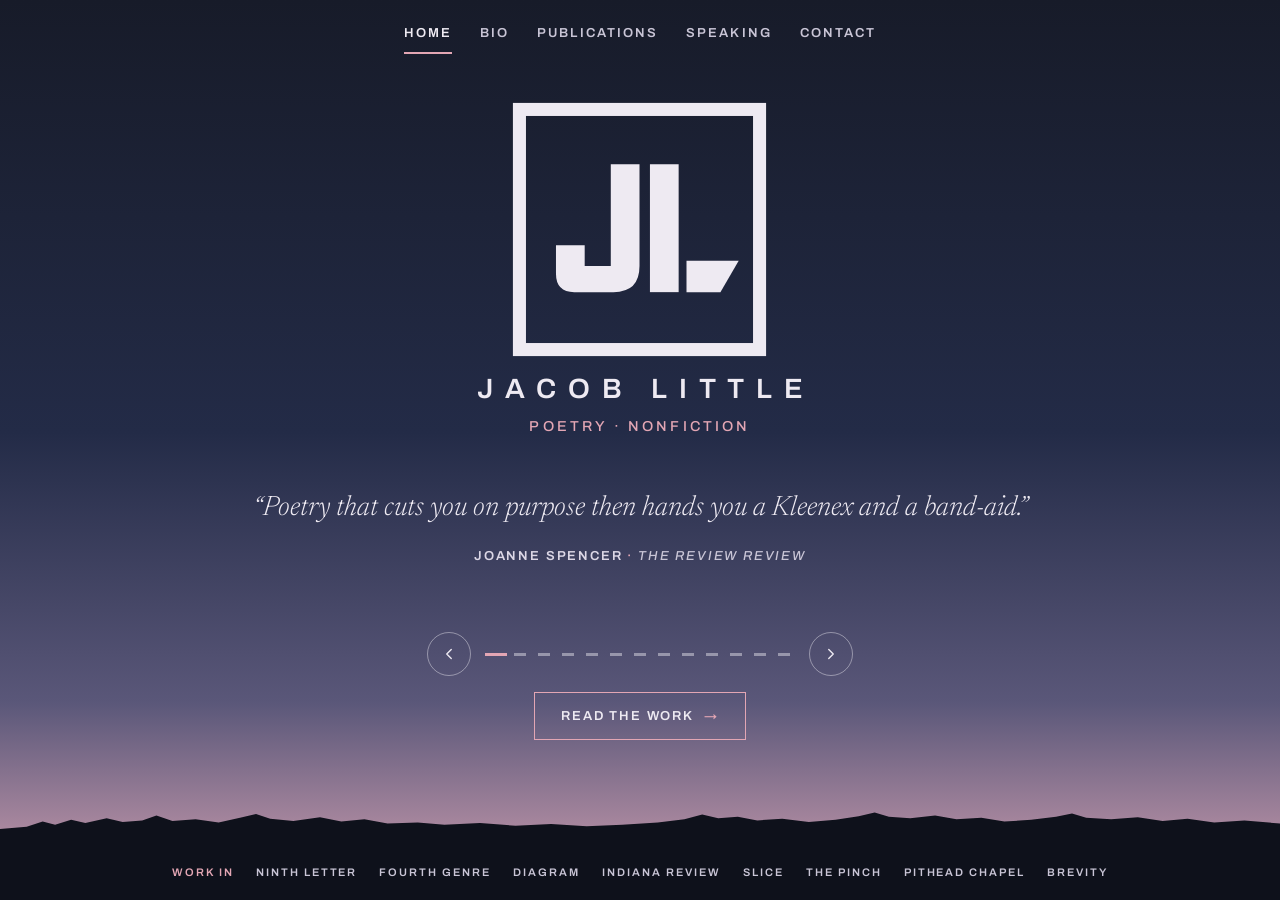
==== index.html @ 1d8996a8 "Split long reviews into separate highlights Co-Authored-By: Claude Opus 5.5 <noreply@anthropic.com> " ====
<!doctype html>
<html lang="en">
<head>
<meta charset="utf-8">
<meta name="viewport" content="width=device-width, initial-scale=1, viewport-fit=cover">
<title>Jacob Little — Poetry &amp; Nonfiction</title>
<meta name="description" content="Jacob Little writes poetry and creative nonfiction. His work has appeared in Ninth Letter, Fourth Genre, DIAGRAM, Indiana Review, The Pinch, and Brevity.">
<link rel="canonical" href="https://jacoblittle.net/">
<meta property="og:type" content="website">
<meta property="og:title" content="Jacob Little — Poetry &amp; Nonfiction">
<meta property="og:description" content="Jacob Little writes poetry and creative nonfiction. His work has appeared in Ninth Letter, Fourth Genre, DIAGRAM, Indiana Review, The Pinch, and Brevity.">
<meta property="og:url" content="https://jacoblittle.net/">
<meta property="og:image" content="https://jacoblittle.net/assets/img/og-image.jpg">
<meta name="twitter:card" content="summary_large_image">
<meta name="theme-color" content="#171B29">
<link rel="icon" href="/assets/img/favicon.svg" type="image/svg+xml">
<link rel="apple-touch-icon" href="/assets/img/apple-touch-icon.png">
<link rel="preconnect" href="https://fonts.googleapis.com">
<link rel="preconnect" href="https://fonts.gstatic.com" crossorigin>
<link rel="stylesheet" href="https://fonts.googleapis.com/css2?family=Newsreader:ital,opsz,wght@0,6..72,300;0,6..72,400;1,6..72,300;1,6..72,400&amp;family=Archivo:wght@500;600&amp;display=swap">
<link rel="stylesheet" href="/assets/css/site.css?v=8a08e8e7ce">
<script>document.documentElement.className += ' js';</script>
<script src="/assets/js/site.js?v=3b92a2d46c" defer></script>
</head>
<body>
<a class="skip-link" href="#main">Skip to content</a>
<div class="page">
<header class="wrap site-header site-header--center"><nav class="nav" aria-label="Main"><a href="/" aria-current="page">Home</a><a href="/bio.html">Bio</a><a href="/publications.html">Publications</a><a href="/speaking.html">Speaking</a><a href="/contact.html">Contact</a></nav></header>
<main id="main" class="home-main">
  <div class="brand-block">
    <svg viewBox="0 0 200 200" focusable="false" class="monogram" role="img" aria-label="JL monogram"><rect x="8" y="8" width="184" height="184" fill="none" stroke="#EEEAF2" stroke-width="10"></rect><path d="M78 50 H100 V128 Q100 148 80 148 H50 Q36 148 36 134 V112 H58 V128 H78 Z" fill="#EEEAF2"></path><rect x="108" y="50" width="22" height="98" fill="#EEEAF2"></rect><path d="M136 124 H176 L162 148 H136 Z" fill="#EEEAF2"></path></svg>
    <h1 class="home-name">Jacob Little</h1>
    <p class="home-kicker label">Poetry · Nonfiction</p>
  </div>
  <section class="carousel" data-carousel aria-roledescription="carousel" aria-label="What readers say">
    <ul class="quotes" data-quotes aria-live="polite"><li><blockquote>“Poetry that cuts you on purpose then hands you a Kleenex and a band‑aid.”</blockquote><p class="who">Joanne Spencer <span class="dot" aria-hidden="true">·</span> <span class="cred"><i>The Review Review</i></span></p></li><li><blockquote class="short">“This is wonderfully atmospheric work, strangely incantatory, and observant.”</blockquote><blockquote class="long" id="full-1" hidden>“‘Another Night Shift at the Circle K’ brilliantly (and never coyly) lyricizes the seemingly mundane. As such—as is sometimes the case with our best meditative essayists—objects such as a milk cooler, a pretzel bag, a gas pump are given their due, and, in turn, gather an almost unbearable fragility, a solemn electricity. In this world, these objects are charged with containing so many unspoken narrative sadnesses and disappointments, and moths, and beetles, and all these objects can do is appropriately sweat or crackle or stand silent and dumbstruck—as so many of us do alongside them—with the strain. This is wonderfully atmospheric work, strangely incantatory, and observant. It’s ambitious too, and dares to implicitly comment on a sliver of the human condition, as filtered through such loving treatment of quotidian stimuli. Much of it reads as if Dillard rewrote Updike’s ‘A&amp;P.’”</blockquote><p class="who">Matthew Gavin Frank <span class="dot" aria-hidden="true">·</span> <span class="cred short">Author of <i>Flight of the Diamond Smugglers</i></span><span class="cred long" hidden>Author of <i>Flight of the Diamond Smugglers</i>, <i>The Mad Feast</i>, <i>Preparing the Ghost</i>, and more</span></p><button class="more" type="button" aria-expanded="false" aria-controls="full-1" data-more>Full review</button></li><li><blockquote class="short">“‘Pleasure’ makes your teeth hurt.”</blockquote><blockquote class="long" id="full-2" hidden>“‘Pleasure’ makes your teeth hurt. Its best quality is the way it keeps you reading, drawn forward toward the ending by a steady stream of stories. Mixed with history and science, peppered with factoids, laced with Biblical verse, ‘Pleasure’ keeps you alert, wondering at the connections, trying to make sense even as [Little] tries to make sense. In this way, ‘Pleasure’ involves you in its creation—not content to be simply evidence of a writer working alone, unaware of his audience, ‘Pleasure’ glances at its writer before turning toward us to ask, have you ever hurt like this? Again and again and again.”</blockquote><p class="who">Paul Bogard <span class="dot" aria-hidden="true">·</span> <span class="cred short">Author of <i>The End of Night</i></span><span class="cred long" hidden>Author of <i>The End of Night: Searching for Natural Darkness in an Age of Artificial Light</i></span></p><button class="more" type="button" aria-expanded="false" aria-controls="full-2" data-more>Full review</button></li><li><blockquote>“Bruising, vicious, and electric, ‘Ask Me About Love’ is a poem that refuses to look away.”</blockquote><p class="who">Rachel Rinehart <span class="dot" aria-hidden="true">·</span> <span class="cred">Levine Poetry Prize Winner</span></p></li><li><blockquote class="short">“[Q]uiet in the way of Cathedrals on a New York City afternoon.”</blockquote><blockquote class="long" id="full-4" hidden>“This essay is quiet in the way of Cathedrals on a New York City afternoon—[Little’s] voice a low hum in the reader’s ears, giving the sense not of inner peace so much as relative respite from the chaos and noise and bustle outside the essay… [Little’s] reflective consideration of his time at Circle K proves the rule that an essay can, and perhaps should, find the deepest human truths within the most mundane of human experiences.”</blockquote><p class="who">Joey Franklin <span class="dot" aria-hidden="true">·</span> <span class="cred short">Author of <i>My Wife Wants You to Know I’m Happily Married</i></span><span class="cred long" hidden>Author of <i>My Wife Wants You to Know I’m Happily Married</i></span></p><button class="more" type="button" aria-expanded="false" aria-controls="full-4" data-more>Full review</button></li><li><blockquote class="short longish">“…objects such as a milk cooler, a pretzel bag, a gas pump are given their due, and, in turn, gather an almost unbearable fragility, a solemn electricity.”</blockquote><blockquote class="long" id="full-5" hidden>“‘Another Night Shift at the Circle K’ brilliantly (and never coyly) lyricizes the seemingly mundane. As such—as is sometimes the case with our best meditative essayists—objects such as a milk cooler, a pretzel bag, a gas pump are given their due, and, in turn, gather an almost unbearable fragility, a solemn electricity. In this world, these objects are charged with containing so many unspoken narrative sadnesses and disappointments, and moths, and beetles, and all these objects can do is appropriately sweat or crackle or stand silent and dumbstruck—as so many of us do alongside them—with the strain. This is wonderfully atmospheric work, strangely incantatory, and observant. It’s ambitious too, and dares to implicitly comment on a sliver of the human condition, as filtered through such loving treatment of quotidian stimuli. Much of it reads as if Dillard rewrote Updike’s ‘A&amp;P.’”</blockquote><p class="who">Matthew Gavin Frank <span class="dot" aria-hidden="true">·</span> <span class="cred short">Author of <i>Flight of the Diamond Smugglers</i></span><span class="cred long" hidden>Author of <i>Flight of the Diamond Smugglers</i>, <i>The Mad Feast</i>, <i>Preparing the Ghost</i>, and more</span></p><button class="more" type="button" aria-expanded="false" aria-controls="full-5" data-more>Full review</button></li><li><blockquote>“I read ‘The Collective’ by Jacob Little in the new <i>Pithead Chapel</i> and then I read it again. Crusher.”</blockquote><p class="who">Meredith Alling <span class="dot" aria-hidden="true">·</span> <span class="cred">Author of <i>Sing the Song</i></span></p></li><li><blockquote class="short longish">“‘Pleasure’ glances at its writer before turning toward us to ask, have you ever hurt like this? Again and again and again.”</blockquote><blockquote class="long" id="full-7" hidden>“‘Pleasure’ makes your teeth hurt. Its best quality is the way it keeps you reading, drawn forward toward the ending by a steady stream of stories. Mixed with history and science, peppered with factoids, laced with Biblical verse, ‘Pleasure’ keeps you alert, wondering at the connections, trying to make sense even as [Little] tries to make sense. In this way, ‘Pleasure’ involves you in its creation—not content to be simply evidence of a writer working alone, unaware of his audience, ‘Pleasure’ glances at its writer before turning toward us to ask, have you ever hurt like this? Again and again and again.”</blockquote><p class="who">Paul Bogard <span class="dot" aria-hidden="true">·</span> <span class="cred short">Author of <i>The End of Night</i></span><span class="cred long" hidden>Author of <i>The End of Night: Searching for Natural Darkness in an Age of Artificial Light</i></span></p><button class="more" type="button" aria-expanded="false" aria-controls="full-7" data-more>Full review</button></li><li><blockquote>“[Little’s] work shows a sharp eye for the telling detail, for the meaningful nuance that evokes and haunts.”</blockquote><p class="who">Cathy Day <span class="dot" aria-hidden="true">·</span> <span class="cred">Author of <i>The Circus in Winter</i></span></p></li><li><blockquote class="short longish">“…[Little’s] voice a low hum in the reader’s ears, giving the sense not of inner peace so much as relative respite from the chaos and noise and bustle outside the essay.”</blockquote><blockquote class="long" id="full-9" hidden>“This essay is quiet in the way of Cathedrals on a New York City afternoon—[Little’s] voice a low hum in the reader’s ears, giving the sense not of inner peace so much as relative respite from the chaos and noise and bustle outside the essay… [Little’s] reflective consideration of his time at Circle K proves the rule that an essay can, and perhaps should, find the deepest human truths within the most mundane of human experiences.”</blockquote><p class="who">Joey Franklin <span class="dot" aria-hidden="true">·</span> <span class="cred short">Author of <i>My Wife Wants You to Know I’m Happily Married</i></span><span class="cred long" hidden>Author of <i>My Wife Wants You to Know I’m Happily Married</i></span></p><button class="more" type="button" aria-expanded="false" aria-controls="full-9" data-more>Full review</button></li><li><blockquote class="short longish">“…all these objects can do is appropriately sweat or crackle or stand silent and dumbstruck—as so many of us do alongside them—with the strain.”</blockquote><blockquote class="long" id="full-10" hidden>“‘Another Night Shift at the Circle K’ brilliantly (and never coyly) lyricizes the seemingly mundane. As such—as is sometimes the case with our best meditative essayists—objects such as a milk cooler, a pretzel bag, a gas pump are given their due, and, in turn, gather an almost unbearable fragility, a solemn electricity. In this world, these objects are charged with containing so many unspoken narrative sadnesses and disappointments, and moths, and beetles, and all these objects can do is appropriately sweat or crackle or stand silent and dumbstruck—as so many of us do alongside them—with the strain. This is wonderfully atmospheric work, strangely incantatory, and observant. It’s ambitious too, and dares to implicitly comment on a sliver of the human condition, as filtered through such loving treatment of quotidian stimuli. Much of it reads as if Dillard rewrote Updike’s ‘A&amp;P.’”</blockquote><p class="who">Matthew Gavin Frank <span class="dot" aria-hidden="true">·</span> <span class="cred short">Author of <i>Flight of the Diamond Smugglers</i></span><span class="cred long" hidden>Author of <i>Flight of the Diamond Smugglers</i>, <i>The Mad Feast</i>, <i>Preparing the Ghost</i>, and more</span></p><button class="more" type="button" aria-expanded="false" aria-controls="full-10" data-more>Full review</button></li><li><blockquote class="short longish">“[Little’s] reflective consideration of his time at Circle K proves the rule that an essay can, and perhaps should, find the deepest human truths within the most mundane of human experiences.”</blockquote><blockquote class="long" id="full-11" hidden>“This essay is quiet in the way of Cathedrals on a New York City afternoon—[Little’s] voice a low hum in the reader’s ears, giving the sense not of inner peace so much as relative respite from the chaos and noise and bustle outside the essay… [Little’s] reflective consideration of his time at Circle K proves the rule that an essay can, and perhaps should, find the deepest human truths within the most mundane of human experiences.”</blockquote><p class="who">Joey Franklin <span class="dot" aria-hidden="true">·</span> <span class="cred short">Author of <i>My Wife Wants You to Know I’m Happily Married</i></span><span class="cred long" hidden>Author of <i>My Wife Wants You to Know I’m Happily Married</i></span></p><button class="more" type="button" aria-expanded="false" aria-controls="full-11" data-more>Full review</button></li><li><blockquote class="short">“Brilliantly (and never coyly) lyricizes the seemingly mundane… [R]eads as if Dillard rewrote Updike’s ‘A&amp;P.’”</blockquote><blockquote class="long" id="full-12" hidden>“‘Another Night Shift at the Circle K’ brilliantly (and never coyly) lyricizes the seemingly mundane. As such—as is sometimes the case with our best meditative essayists—objects such as a milk cooler, a pretzel bag, a gas pump are given their due, and, in turn, gather an almost unbearable fragility, a solemn electricity. In this world, these objects are charged with containing so many unspoken narrative sadnesses and disappointments, and moths, and beetles, and all these objects can do is appropriately sweat or crackle or stand silent and dumbstruck—as so many of us do alongside them—with the strain. This is wonderfully atmospheric work, strangely incantatory, and observant. It’s ambitious too, and dares to implicitly comment on a sliver of the human condition, as filtered through such loving treatment of quotidian stimuli. Much of it reads as if Dillard rewrote Updike’s ‘A&amp;P.’”</blockquote><p class="who">Matthew Gavin Frank <span class="dot" aria-hidden="true">·</span> <span class="cred short">Author of <i>Flight of the Diamond Smugglers</i></span><span class="cred long" hidden>Author of <i>Flight of the Diamond Smugglers</i>, <i>The Mad Feast</i>, <i>Preparing the Ghost</i>, and more</span></p><button class="more" type="button" aria-expanded="false" aria-controls="full-12" data-more>Full review</button></li></ul>
  </section>
  <div class="carousel-controls">
    <button class="round-btn" type="button" data-prev aria-label="Previous review"><svg viewBox="0 0 24 24" width="18" height="18" fill="none" stroke="currentColor" stroke-width="1.8" stroke-linecap="round" stroke-linejoin="round" aria-hidden="true"><path d="M15 6l-6 6 6 6"></path></svg></button>
    <div class="dots" data-dots></div>
    <button class="round-btn" type="button" data-next aria-label="Next review"><svg viewBox="0 0 24 24" width="18" height="18" fill="none" stroke="currentColor" stroke-width="1.8" stroke-linecap="round" stroke-linejoin="round" aria-hidden="true"><path d="M9 6l6 6-6 6"></path></svg></button>
  </div>
  <a class="btn" href="/publications.html">Read the work <span aria-hidden="true" style="color: var(--accent);">→</span></a>
</main>
<footer class="home-foot"><svg viewBox="0 0 1440 220" preserveAspectRatio="none" aria-hidden="true" focusable="false"><path d="M0 220 L0 120 L30 112 L48 92 L62 104 L80 86 L96 98 L120 80 L138 94 L160 88 L176 70 L194 90 L220 84 L246 96 L270 78 L288 64 L304 82 L330 90 L360 76 L384 92 L410 84 L436 100 L470 96 L500 104 L540 98 L580 108 L620 102 L660 110 L700 104 L740 96 L770 84 L790 66 L808 80 L830 74 L852 88 L880 82 L910 94 L940 86 L966 72 L984 58 L1000 74 L1024 80 L1052 70 L1076 84 L1104 78 L1130 92 L1160 86 L1188 74 L1206 62 L1222 78 L1250 84 L1280 76 L1308 90 L1336 82 L1366 96 L1400 88 L1440 100 L1440 220 Z" fill="#0E111B"></path></svg><nav class="venue-strip" aria-label="Selected publications"><span class="lead">Work in</span><a href="/on-harmony-on-contagion.html" title="“On Harmony, On Contagion”">Ninth Letter</a><a href="/going-to-gooseberry-falls.html" title="“Going to Gooseberry Falls”">Fourth Genre</a><a href="http://thediagram.com/17_1/little.html" title="“Mankato, MN: An Outline, A Parable”">DIAGRAM</a><a href="/questions-for-a-new-patient.html" title="“Waiting: Questions for a New Patient”">Indiana Review</a><span>Slice</span><a href="/parking-cars.html" title="“Parking Cars”">The Pinch</a><a href="https://pitheadchapel.com/the-collective-by-jacob-little/" title="“The Collective”">Pithead Chapel</a><a href="https://brevity.wordpress.com/2018/01/10/the-power-of-failure-in-memoir/" title="“The Power of Failure in Memoir”">Brevity</a></nav></footer>
</div>
</body>
</html>
---- assets/css/site.css ----
/* Jacob Little — site styles */
:root {
  --ink: #171B29;
  --ink-2: #1E2439;
  --panel: #1D2338;
  --tree: #0E111B;
  --text: #EEEAF2;
  --soft: #DCD7E6;
  --muted: #C9C5D6;
  --dim: #B4B0C4;
  --line: rgba(238, 234, 242, 0.18);
  --accent: #E3A6B4;
  --accent-hover: #F3CBD4;
  --serif: 'Newsreader', Georgia, serif;
  --sans: 'Archivo', 'Helvetica Neue', Arial, sans-serif;
  --gutter: clamp(16px, 4vw, 24px);
}

*, *::before, *::after { box-sizing: border-box; }
html { -webkit-text-size-adjust: 100%; }
body {
  margin: 0;
  background: var(--ink);
  color: var(--text);
  font-family: var(--serif);
  -webkit-font-smoothing: antialiased;
  text-rendering: optimizeLegibility;
}
img { max-width: 100%; height: auto; display: block; }
a { color: var(--accent); }
a:hover { color: var(--accent-hover); }
:focus-visible { outline: 2px solid var(--accent); outline-offset: 3px; }
.visually-hidden {
  position: absolute !important; width: 1px; height: 1px; overflow: hidden;
  clip: rect(0 0 0 0); clip-path: inset(50%); white-space: nowrap;
}
.skip-link {
  position: absolute; left: 12px; top: -60px; z-index: 50;
  background: var(--accent); color: var(--ink); padding: 10px 16px;
  font-family: var(--sans); font-weight: 600; text-decoration: none;
}
.skip-link:focus { top: 12px; }

.label {
  font-family: var(--sans); font-size: 12px; font-weight: 600;
  letter-spacing: 0.16em; text-transform: uppercase;
}

/* ---------- Page shell ---------- */
.page {
  position: relative; min-height: 100vh; min-height: 100svh; overflow: hidden;
  display: flex; flex-direction: column;
  background: linear-gradient(180deg, #171B29 0%, #232B47 48%, #5A5779 78%, #A8879E 92%, #C99AAA 100%);
}
.page--reading, .page--gallery {
  background: linear-gradient(180deg, #171B29 0%, #1E2439 70%, #3A3B5C 100%);
}
.treeline {
  position: absolute; left: 0; bottom: 0; width: 100%;
  height: 18vh; min-height: 110px; max-height: 220px; display: block; pointer-events: none;
}
.wrap { width: 100%; max-width: 1200px; margin: 0 auto; padding-inline: var(--gutter); }

/* ---------- Header ---------- */
.site-header {
  position: relative; z-index: 2;
  display: flex; flex-wrap: wrap; gap: 8px 32px;
  justify-content: space-between; align-items: center;
  padding-top: 20px;
}
.brand {
  display: flex; align-items: center; gap: 14px; min-height: 44px;
  color: var(--text); text-decoration: none;
}
.brand:hover { color: var(--text); }
.brand svg { width: 40px; height: 40px; flex: none; }
.brand span { font-family: var(--sans); font-size: 14px; font-weight: 600; letter-spacing: 0.32em; text-transform: uppercase; }
.nav { display: flex; flex-wrap: wrap; gap: 0 28px; }
.nav a {
  font-family: var(--sans); font-size: 13px; font-weight: 600; letter-spacing: 0.16em; text-transform: uppercase;
  color: var(--muted); text-decoration: none; padding: 12px 0; border-bottom: 2px solid transparent;
}
.nav a:hover { color: var(--text); }
.nav a[aria-current="page"] { color: var(--text); border-bottom-color: var(--accent); }
.site-header--center { justify-content: center; }

@media (max-width: 560px) {
  .site-header { justify-content: center; text-align: center; }
  .nav { justify-content: center; gap: 0 16px; }
  .nav a { font-size: 11.5px; letter-spacing: 0.08em; }
}
@media (max-width: 380px) {
  .nav { gap: 0 11px; }
  .nav a { font-size: 11px; letter-spacing: 0.04em; }
}

/* ---------- Buttons ---------- */
.btn {
  display: inline-flex; align-items: center; justify-content: center; gap: 10px;
  min-height: 48px; padding: 0 26px;
  font-family: var(--sans); font-size: 13px; font-weight: 600; letter-spacing: 0.14em; text-transform: uppercase;
  text-decoration: none; border: 1px solid var(--accent); color: var(--text); background: transparent; cursor: pointer;
}
.btn:hover { background: rgba(227, 166, 180, 0.12); color: var(--text); }
.btn--solid { background: var(--accent); color: var(--ink); }
.btn--solid:hover { background: var(--accent-hover); color: var(--ink); }
.btn--quiet { border-color: rgba(238, 234, 242, 0.45); }
.btn-row { display: flex; flex-wrap: wrap; gap: 16px; }

/* ---------- Home ---------- */
.home-main {
  position: relative; z-index: 1; flex-grow: 1;
  display: flex; flex-direction: column; align-items: center; justify-content: center;
  gap: clamp(14px, 3vh, 32px); padding: clamp(8px, 2vh, 24px) var(--gutter) 0;
  text-align: center;
}
.monogram { width: clamp(84px, 15vh, 150px); height: auto; }
.home-name {
  margin: 0; font-family: var(--sans); font-size: clamp(16px, 2.4vh, 22px); font-weight: 600;
  letter-spacing: 0.42em; padding-left: 0.42em; text-transform: uppercase;
}
.home-kicker { margin: 0; color: var(--accent); font-weight: 500; font-size: 12px; letter-spacing: 0.22em; }
.brand-block { display: flex; flex-direction: column; align-items: center; gap: clamp(8px, 1.6vh, 16px); }

.quotes { margin: 0; padding: 0; list-style: none; max-width: 820px; width: 100%; min-height: clamp(150px, 22vh, 200px); display: grid; }
.quotes li { grid-area: 1 / 1; display: flex; flex-direction: column; justify-content: center; gap: 18px; transition: opacity 0.6s ease; }
.js .quotes li { opacity: 0; visibility: hidden; }
.js .quotes li.is-active { opacity: 1; visibility: visible; }
.quotes li:not(:first-child) { display: none; }
.js .quotes li:not(:first-child) { display: flex; }
.quotes blockquote {
  text-wrap: balance;
  margin: 0; font-size: clamp(21px, min(4.2vw, 3.6vh), 34px); line-height: 1.3; font-weight: 300; font-style: italic;
}
.quotes .who { font-family: var(--sans); font-size: 12px; font-weight: 600; letter-spacing: 0.14em; text-transform: uppercase; color: var(--soft); }
.quotes .who .dot { color: var(--accent); }
.quotes .who .cred { font-weight: 500; color: var(--muted); }

.quotes li { align-items: center; }
.quotes blockquote.long { max-width: 720px; font-size: clamp(17px, 2.4vw, 21px); line-height: 1.6; text-align: left; }
.quotes .more {
  display: none; align-self: center; min-height: 44px; padding: 0 4px; border: 0; border-bottom: 1px solid var(--accent);
  background: transparent; color: var(--text); cursor: pointer;
  font-family: var(--sans); font-size: 12px; font-weight: 600; letter-spacing: 0.14em; text-transform: uppercase;
}
.js .quotes .more { display: inline-block; }
.quotes .more:hover { color: var(--accent-hover); }
.carousel-controls { display: none; align-items: center; gap: 14px; }
.js .carousel-controls { display: flex; }
.round-btn {
  width: 44px; height: 44px; border-radius: 50%; border: 1px solid rgba(238, 234, 242, 0.45);
  background: transparent; color: var(--text); cursor: pointer; display: flex; align-items: center; justify-content: center; padding: 0;
}
.round-btn:hover { border-color: var(--accent); }
.dots { display: flex; gap: 2px; }
.dots button { width: 26px; height: 44px; border: 0; background: transparent; cursor: pointer; display: flex; align-items: center; justify-content: center; padding: 0; }
.dots button span { display: block; width: 12px; height: 3px; background: rgba(238, 234, 242, 0.45); transition: width 0.3s, background 0.3s; }
.dots button[aria-current="true"] span { width: 24px; background: var(--accent); }

.home-foot { position: relative; z-index: 0; margin-top: clamp(12px, 3vh, 32px); }
.home-foot svg { display: block; width: 100%; height: clamp(60px, 12vh, 130px); margin-bottom: -1px; }
.venue-strip {
  background: var(--tree);
  display: flex; flex-wrap: wrap; justify-content: center; align-items: center; gap: 0 22px;
  padding: 0 var(--gutter) max(10px, env(safe-area-inset-bottom));
  font-family: var(--sans); font-size: 11px; font-weight: 600; letter-spacing: 0.18em; text-transform: uppercase;
}
.venue-strip a, .venue-strip span { color: var(--muted); text-decoration: none; padding: 12px 0; }
.venue-strip a:hover { color: var(--text); }
.venue-strip .lead { color: var(--accent); }
@media (max-width: 560px) {
  .venue-strip { gap: 0 12px; font-size: 10px; letter-spacing: 0.1em; }
  .venue-strip a, .venue-strip span { padding: 9px 0; }
}

/* Larger screens: let the logo and reviews fill the landing page */
@media (min-width: 900px) and (min-height: 600px) {
  .home-main { gap: clamp(10px, 1.7vh, 24px); padding-top: 0; }
  .monogram { width: clamp(170px, 29vh, 340px); }
  .home-name { font-size: clamp(21px, 3.1vh, 34px); }
  .home-kicker { font-size: clamp(12px, 1.6vh, 15px); }
  .brand-block { gap: clamp(10px, 1.6vh, 18px); }
  .quotes { max-width: 1000px; min-height: 0; }
  .quotes li { gap: clamp(8px, 1.3vh, 16px); }
  .quotes blockquote { font-size: clamp(22px, 3.1vh, 36px); line-height: 1.22; }
  .quotes blockquote.long { font-size: clamp(17px, 2.3vh, 21px); }
  .quotes .who { font-size: 13px; }
  .quotes .more { min-height: 36px; }
  .home-foot { margin-top: clamp(6px, 1.4vh, 24px); }
  .home-foot svg { height: clamp(40px, 6.5vh, 100px); }
  .site-header { padding-top: clamp(8px, 1.6vh, 20px); }
}

/* ---------- Bio ---------- */
.two-col { display: flex; flex-wrap: wrap; gap: clamp(36px, 6vw, 56px); align-items: flex-start; }
.bio-main { position: relative; z-index: 1; flex-grow: 1; padding-top: clamp(32px, 6vw, 64px); padding-bottom: calc(18vh + 40px); }
.portrait { position: relative; flex: 1 1 280px; max-width: 380px; margin: 0 18px 18px 0; }
.portrait::before { content: ""; position: absolute; left: 18px; top: 18px; right: -18px; bottom: -18px; border: 2px solid var(--accent); }
.portrait img { position: relative; width: 100%; aspect-ratio: 1 / 1; object-fit: cover; }
.bio-text { flex: 999 1 480px; min-width: 0; display: flex; flex-direction: column; gap: 24px; }
.bio-lead { margin: 0; font-size: clamp(26px, 4vw, 34px); line-height: 1.3; font-weight: 300; }
.bio-text p.body { margin: 0; font-size: clamp(18px, 2.4vw, 20px); line-height: 1.65; color: var(--soft); }
.roles { display: grid; grid-template-columns: repeat(auto-fit, minmax(170px, 1fr)); gap: 1px; background: var(--line); border: 1px solid var(--line); margin: 0; padding: 0; list-style: none; }
.roles li { background: var(--panel); padding: 18px 20px; display: flex; flex-direction: column; gap: 6px; }
.roles .mag { font-size: 23px; font-style: italic; }
.roles .role { font-family: var(--sans); font-size: 11px; font-weight: 600; letter-spacing: 0.14em; text-transform: uppercase; color: var(--dim); }

/* ---------- Publications ---------- */
.gallery-main { position: relative; z-index: 1; padding-top: clamp(32px, 6vw, 64px); padding-bottom: 220px; display: flex; flex-direction: column; gap: 56px; }
.gallery-head { display: flex; flex-wrap: wrap; gap: 24px; justify-content: space-between; align-items: flex-end; }
.gallery-head h1 { margin: 8px 0 0; font-size: clamp(38px, 6vw, 52px); line-height: 1.05; font-weight: 300; letter-spacing: -0.015em; }
.filters { display: none; flex-wrap: wrap; gap: 8px; }
.js .filters { display: flex; }
.filters button {
  min-height: 44px; padding: 0 16px; border: 1px solid rgba(238, 234, 242, 0.35); background: transparent; color: var(--text);
  font-family: var(--sans); font-size: 12px; font-weight: 600; letter-spacing: 0.14em; text-transform: uppercase; cursor: pointer;
}
.filters button span { opacity: 0.7; margin-left: 4px; }
.filters button[aria-pressed="true"] { background: var(--accent); border-color: var(--accent); color: var(--ink); }
.genre { display: flex; flex-direction: column; gap: 24px; }
.genre[hidden] { display: none; }
.genre-head { display: flex; align-items: baseline; gap: 16px; padding-bottom: 14px; border-bottom: 1px solid var(--line); }
.genre-head h2 { margin: 0; font-size: 30px; font-weight: 400; }
.genre-head .count { font-family: var(--sans); font-size: 12px; font-weight: 600; letter-spacing: 0.14em; color: var(--dim); }
.tiles { list-style: none; margin: 0; padding: 0; display: grid; grid-template-columns: repeat(auto-fill, minmax(min(100%, 220px), 1fr)); gap: 32px 24px; }
@media (max-width: 480px) { .tiles { grid-template-columns: repeat(2, minmax(0, 1fr)); gap: 24px 14px; } }
.tile { display: flex; flex-direction: column; gap: 14px; color: var(--text); text-decoration: none; }
.tile:hover { color: var(--text); }
.tile .frame { overflow: hidden; aspect-ratio: 3 / 4; background: #232A40; }
.tile img { width: 100%; height: 100%; object-fit: cover; object-position: center top; transition: transform 0.5s ease; }
.tile .frame.contain img { object-fit: contain; object-position: center; }
a.tile:hover img, a.tile:focus-visible img { transform: scale(1.04); }
.tile .title { font-size: clamp(17px, 2.4vw, 21px); line-height: 1.3; }
.tile .meta { display: flex; flex-wrap: wrap; gap: 4px 12px; align-items: baseline; }
.tile .venue { font-size: 16px; font-style: italic; color: var(--muted); }
.tile .note { font-family: var(--sans); font-size: 11px; font-weight: 600; letter-spacing: 0.12em; text-transform: uppercase; color: var(--accent); }
.tile .read { font-family: var(--sans); font-size: 11px; font-weight: 600; letter-spacing: 0.12em; text-transform: uppercase; color: var(--accent); }

/* ---------- Contact ---------- */
.contact-main { position: relative; z-index: 1; flex-grow: 1; padding-top: clamp(32px, 6vw, 56px); padding-bottom: calc(18vh + 40px); }
.contact-intro { flex: 1 1 320px; display: flex; flex-direction: column; gap: 18px; }
.contact-intro h1 { margin: 0; font-size: clamp(40px, 7vw, 56px); line-height: 1.05; font-weight: 300; letter-spacing: -0.015em; }
.contact-intro p { margin: 0; max-width: 420px; font-size: clamp(18px, 2.6vw, 21px); line-height: 1.55; color: var(--soft); }
.form {
  flex: 1.4 1 440px; min-width: 0; display: flex; flex-direction: column; gap: 22px;
  padding: clamp(22px, 4vw, 36px); background: rgba(23, 27, 41, 0.82); border: 1px solid var(--line);
}
.form .row { display: grid; grid-template-columns: repeat(auto-fit, minmax(160px, 1fr)); gap: 16px; }
.field { display: flex; flex-direction: column; gap: 8px; }
.field label { font-family: var(--sans); font-size: 12px; font-weight: 600; letter-spacing: 0.14em; text-transform: uppercase; color: var(--muted); }
.field input, .field textarea {
  width: 100%; min-height: 48px; padding: 10px 14px; background: #10141F; border: 1px solid #4A5274; border-radius: 0;
  color: var(--text); font-family: var(--serif); font-size: 18px; line-height: 1.5;
}
.field textarea { min-height: 160px; resize: vertical; }
.field input:focus, .field textarea:focus { outline: 2px solid var(--accent); outline-offset: 2px; }
.form-foot { display: flex; flex-wrap: wrap; gap: 16px; justify-content: space-between; align-items: center; }
.form-foot small { font-size: 15px; color: var(--dim); font-style: italic; }
.form-status { margin: 0; font-size: 18px; }
.form-status[hidden] { display: none; }
.hp { position: absolute; left: -9999px; }

/* ---------- Reading pages ---------- */
.crumbs { display: flex; flex-wrap: wrap; gap: 4px 24px; justify-content: space-between; align-items: center; padding-top: 32px; padding-bottom: 20px; }
.crumbs a { color: var(--muted); text-decoration: none; padding: 12px 0; }
.crumbs a:hover { color: var(--text); }
.crumbs .where { color: var(--dim); }
.crumbs .where i { font-family: var(--serif); font-size: 16px; letter-spacing: 0; text-transform: none; }
.crumbs .where .dot { color: var(--accent); }
.reading-main { padding-bottom: 96px; }
.paper { box-shadow: 0 30px 80px rgba(0, 0, 0, 0.45); position: relative; overflow: hidden; }
.paper p { margin: 0; }
.text { hyphens: auto; -webkit-hyphens: auto; overflow-wrap: break-word; }
.text p + p { text-indent: var(--indent, 1.4em); }
.text .after-break { text-indent: 0 !important; }
.after { display: flex; flex-wrap: wrap; gap: 16px; justify-content: space-between; align-items: center; padding-top: 40px; }
.after p { margin: 0; font-size: 18px; color: var(--muted); }
.w-760 { max-width: 760px; } .w-880 { max-width: 880px; } .w-920 { max-width: 920px; } .w-1200 { max-width: 1200px; }

/* Gigantic Sequins — Foreigner */
.gs { background: #FBFAF7; color: #1E1C1A; display: flex; flex-wrap: wrap; }
.gs figure { flex: 1 1 340px; min-width: 0; margin: 0; padding: clamp(20px, 4vw, 40px); border-right: 1px solid #E6E2DA; }
.gs figure img { position: sticky; top: 24px; width: 100%; }
.gs .col { flex: 999 1 520px; min-width: 0; padding: clamp(32px, 6vw, 64px) clamp(22px, 6vw, 72px) 48px; display: flex; flex-direction: column; gap: 36px; }
.gs h1 { margin: 0; font-family: 'Jost', Futura, sans-serif; font-weight: 500; font-size: clamp(32px, 5vw, 40px); line-height: 1.1; }
.gs .by { font-family: 'Lato', 'Gill Sans', sans-serif; font-weight: 300; font-size: 22px; color: #4A4640; margin-top: 4px; }
.gs .text { font-family: 'EB Garamond', Garamond, serif; font-size: clamp(18px, 2.4vw, 20px); line-height: 1.6; text-align: justify; }
.gs .num { font-family: 'Jost', Futura, sans-serif; font-weight: 500; font-size: 17px; margin: 32px 0 6px; text-align: left; }
.gs .num:first-child { margin-top: 0; }
.gs .folio { padding-top: 16px; border-top: 1px solid #E6E2DA; display: flex; justify-content: space-between; gap: 12px; font-family: 'Lato', 'Gill Sans', sans-serif; font-weight: 300; font-size: 14px; color: #5E5A53; }
@media (max-width: 760px) { .gs figure { border-right: 0; border-bottom: 1px solid #E6E2DA; } .gs figure img { position: static; max-width: 420px; margin: 0 auto; } }

/* Indiana Review — Waiting */
.ir { background: #FFFEFB; color: #1A1918; padding: clamp(32px, 6vw, 56px) clamp(22px, 8vw, 88px) 48px; display: flex; flex-direction: column; gap: 28px; font-family: 'Tinos', 'Times New Roman', serif; }
.ir .byline { display: flex; align-items: flex-end; gap: 16px; }
.ir .byline::before { content: ""; flex-grow: 1; height: 1px; background: #1A1918; margin-bottom: 7px; }
.ir .byline span { font-weight: 700; font-style: italic; font-size: 19px; }
.ir h1 { margin: 6px 0 0; font-weight: 400; font-size: clamp(27px, 4.4vw, 34px); line-height: 1.2; }
.ir .text { font-size: clamp(17px, 2.3vw, 19px); line-height: 1.6; text-align: justify; }
.ir .drop { float: left; font-size: 4.1em; line-height: 0.82; padding: 6px 6px 0 0; }
.ir .folio { text-align: center; font-style: italic; font-size: 16px; color: #4B4844; }

/* The Pinch — Parking Cars */
.pinch { background: #FFFFFF; color: #1C1A18; padding: clamp(40px, 7vw, 72px) clamp(22px, 9vw, 104px) 56px; display: flex; flex-direction: column; gap: 40px; }
.pinch .head p { font-family: 'Cinzel', 'Trajan Pro', serif; font-size: 18px; letter-spacing: 0.04em; }
.pinch h1 { margin: 0; font-family: 'Cinzel', 'Trajan Pro', serif; font-weight: 700; font-size: clamp(22px, 3.6vw, 26px); letter-spacing: 0.04em; line-height: 1.2; }
.pinch .text { --indent: 1.5em; font-family: 'Libre Caslon Text', 'Adobe Caslon Pro', serif; font-size: clamp(16px, 2.2vw, 18px); line-height: 1.75; }
.pinch .gap { height: 1.75em; }
.pinch .ornament { width: 56px; align-self: center; }

/* Ninth Letter — On Harmony */
.nl { background: #F6F2E8; color: #201E1B; }
.nl .tab { position: absolute; right: 0; top: min(64vw, 640px); width: 12px; height: 180px; background: #2F8FD5; }
.nl .col { padding: 24px clamp(22px, 9vw, 104px) 56px; display: flex; flex-direction: column; gap: 40px; }
.nl .text { font-family: 'Crimson Pro', 'Minion Pro', serif; font-size: clamp(18px, 2.5vw, 20px); line-height: 1.65; text-align: justify; }
.nl .star { text-align: center; margin: 22px 0 !important; font-size: 18px; text-indent: 0 !important; }
.nl .run { display: flex; justify-content: space-between; gap: 12px; font-family: var(--sans); font-size: 10px; font-weight: 500; letter-spacing: 0.32em; text-transform: uppercase; color: #5A564F; }

/* Fourth Genre — Gooseberry Falls */
.fg { background: #FFFFFF; color: #1E1E1E; padding-bottom: 56px; }
.fg .tab { position: relative; height: 44px; width: 300px; max-width: 72%; }
.fg .tab::before { content: ""; position: absolute; inset: 0; background: #C7C7C7; }
.fg .tab span { position: absolute; inset: 0; background: #3C3C3C; clip-path: polygon(0 0, 100% 0, 62% 100%, 0 100%); display: flex; align-items: center; padding-left: clamp(22px, 9vw, 96px); font-family: 'Fira Sans', sans-serif; font-size: 11px; letter-spacing: 0.5em; text-transform: uppercase; color: #FFFFFF; }
.fg .col { padding: 44px clamp(22px, 9vw, 96px) 0; display: flex; flex-direction: column; gap: 40px; }
.fg h1 { margin: 0; font-family: Charter, 'Bitstream Charter', 'Source Serif 4', serif; font-weight: 300; font-size: clamp(34px, 6vw, 48px); line-height: 1.1; }
.fg .by { font-family: Charter, 'Bitstream Charter', 'Source Serif 4', serif; font-variant: small-caps; font-size: 20px; letter-spacing: 0.06em; margin-top: 12px; }
.fg .text { font-family: Charter, 'Bitstream Charter', 'Source Serif 4', serif; font-size: clamp(17px, 2.3vw, 18px); line-height: 1.75; }
.fg .text p { margin: 0 0 1.75em; text-indent: 0; }
.fg .drop { float: left; font-family: 'Fira Sans', sans-serif; font-weight: 200; font-size: 6em; line-height: 0.78; padding: 8px 14px 0 0; color: #2A2A2A; }
.fg .tri { text-align: center; font-size: 11px; letter-spacing: 0.9em; color: #6F6F6F; }
.fg .run { display: flex; justify-content: space-between; gap: 12px; font-size: 12px; color: #555555; font-family: Charter, 'Bitstream Charter', 'Source Serif 4', serif; }
.fg .run .mag { font-variant: small-caps; letter-spacing: 0.4em; }

/* Angle — Ask Me about Love */
.angle { background: #FFFFFF; color: #1C1C1C; padding: 36px clamp(22px, 9vw, 88px) 44px; display: flex; flex-direction: column; gap: 32px; font-family: Georgia, 'Times New Roman', serif; }
.angle .mast { text-align: right; font-size: 15px; color: #3A3A3A; padding-bottom: 8px; border-bottom: 1px solid #8A8A8A; }
.angle .mast b { color: #C0272D; font-size: 19px; }
.angle h1 { margin: 0; font-weight: 400; font-size: clamp(25px, 4.4vw, 30px); line-height: 1.2; }
.angle .poem { display: flex; flex-direction: column; gap: 22px; font-size: clamp(16px, 2.6vw, 19px); line-height: 1.6; }
.angle .poem .ln { display: block; padding-left: 1.5em; text-indent: -1.5em; }
.angle .poem .ast { padding-left: 6.5em; text-indent: 0; }
.angle .sig { text-align: right; font-style: italic; font-size: 16px; }
.angle .folio { text-align: center; font-size: 14px; color: #555555; }

/* ---------- 404 ---------- */
.nf { position: relative; z-index: 1; flex-grow: 1; display: flex; flex-direction: column; align-items: center; justify-content: center; gap: 20px; text-align: center; padding: 40px var(--gutter) calc(18vh + 40px); }
.nf h1 { margin: 0; font-size: clamp(36px, 7vw, 56px); font-weight: 300; }
.nf p { margin: 0; font-size: 20px; color: var(--soft); }

@media (prefers-reduced-motion: reduce) {
  *, *::before, *::after { transition: none !important; scroll-behavior: auto !important; }
}

/* ---------- Speaking & Teaching ---------- */
.speak-main { position: relative; z-index: 1; padding-top: clamp(32px, 6vw, 64px); padding-bottom: 220px; display: flex; flex-direction: column; gap: clamp(48px, 7vw, 72px); }
.speak-hero { display: flex; flex-wrap: wrap; gap: clamp(32px, 5vw, 56px); align-items: center; }
.speak-intro { flex: 1 1 380px; min-width: 0; display: flex; flex-direction: column; gap: 22px; }
.speak-intro h1 { margin: 0; font-size: clamp(38px, 6vw, 56px); line-height: 1.05; font-weight: 300; letter-spacing: -0.015em; }
.speak-intro .lede { margin: 0; font-size: clamp(18px, 2.4vw, 21px); line-height: 1.6; color: var(--soft); max-width: 560px; }
.speak-photo { flex: 1.3 1 440px; min-width: 0; margin: 0 18px 18px 0; position: relative; }
.speak-photo::before { content: ""; position: absolute; left: 18px; top: 18px; right: -18px; bottom: -18px; border: 2px solid var(--accent); }
.speak-photo img { position: relative; width: 100%; aspect-ratio: 4 / 3; object-fit: cover; }
.speak-block { display: flex; flex-direction: column; gap: 22px; }
.events, .venues, .schools { list-style: none; margin: 0; padding: 0; display: grid; gap: 1px; background: var(--line); border: 1px solid var(--line); }
.events { grid-template-columns: repeat(auto-fit, minmax(min(100%, 280px), 1fr)); }
.venues { grid-template-columns: repeat(auto-fit, minmax(min(100%, 230px), 1fr)); }
.schools { grid-template-columns: repeat(auto-fit, minmax(min(100%, 220px), 1fr)); }
.events li, .venues li, .schools li { background: var(--panel); padding: 20px 22px; display: flex; flex-direction: column; gap: 6px; }
.events .when { font-family: var(--sans); font-size: 12px; font-weight: 600; letter-spacing: 0.14em; text-transform: uppercase; color: var(--accent); }
.events .org { font-size: 22px; }
.events .branch { font-family: var(--sans); font-size: 11px; font-weight: 600; letter-spacing: 0.14em; text-transform: uppercase; color: var(--dim); }
.events .tba { font-size: 16px; font-style: italic; color: var(--dim); }
.venues .org, .schools .org { font-size: 21px; }
.venues .branch { font-family: var(--sans); font-size: 11px; font-weight: 600; letter-spacing: 0.14em; text-transform: uppercase; color: var(--dim); }
.teach { display: flex; flex-wrap: wrap; gap: clamp(28px, 4vw, 48px); align-items: flex-start; }
.teach-text { flex: 1 1 340px; min-width: 0; display: flex; flex-direction: column; gap: 22px; }
.teach-text p { margin: 0; font-size: clamp(18px, 2.4vw, 20px); line-height: 1.65; color: var(--soft); }
.teach-photos { flex: 1 1 380px; min-width: 0; max-width: 560px; display: grid; gap: 16px; }
.teach-photos figure { margin: 0; }
.teach-photos img { width: 100%; aspect-ratio: 4 / 3; object-fit: cover; }
.aside { margin: 0; padding-top: 24px; border-top: 1px solid var(--line); font-size: 18px; color: var(--muted); }

/* Phones: keep the landing page to one screen */
@media (max-width: 560px) {
  .site-header { padding-top: 10px; }
  .home-main { gap: clamp(8px, 1.8vh, 22px); padding-top: 4px; }
  .monogram { width: clamp(62px, 11vh, 120px); }
  .brand-block { gap: clamp(4px, 1vh, 12px); }
  .home-name { font-size: clamp(15px, 2.2vh, 19px); }
  .quotes { min-height: 0; }
  .quotes li { gap: 10px; }
  .quotes blockquote { font-size: clamp(18px, min(5.4vw, 3vh), 25px); }
  .quotes .more { min-height: 36px; }
  .round-btn { width: 40px; height: 40px; }
  .dots button { height: 40px; }
  .home-main .btn { min-height: 44px; }
  .home-foot { margin-top: clamp(6px, 1.5vh, 20px); }
  .home-foot svg { height: clamp(36px, 7vh, 80px); }
}

/* Longer highlights set a touch smaller so every review fits the same space */
.quotes blockquote.longish { font-size: 0.86em; }
.quotes li { font-size: clamp(21px, min(4.2vw, 3.6vh), 34px); }
.quotes blockquote { font-size: inherit; }
.quotes blockquote.long { font-size: clamp(17px, 2.3vh, 21px); }
.quotes blockquote.longish { font-size: 0.84em; }
.dots button { width: 22px; }
@media (min-width: 900px) and (min-height: 600px) {
  .quotes li { font-size: clamp(22px, 3.1vh, 36px); }
}
@media (max-width: 560px) {
  .quotes li { font-size: clamp(18px, min(5.4vw, 3vh), 25px); }
  .dots { gap: 0; }
  .dots button { width: 17px; }
  .dots button span { width: 9px; }
  .dots button[aria-current="true"] span { width: 16px; }
  .carousel-controls { gap: 8px; }
}
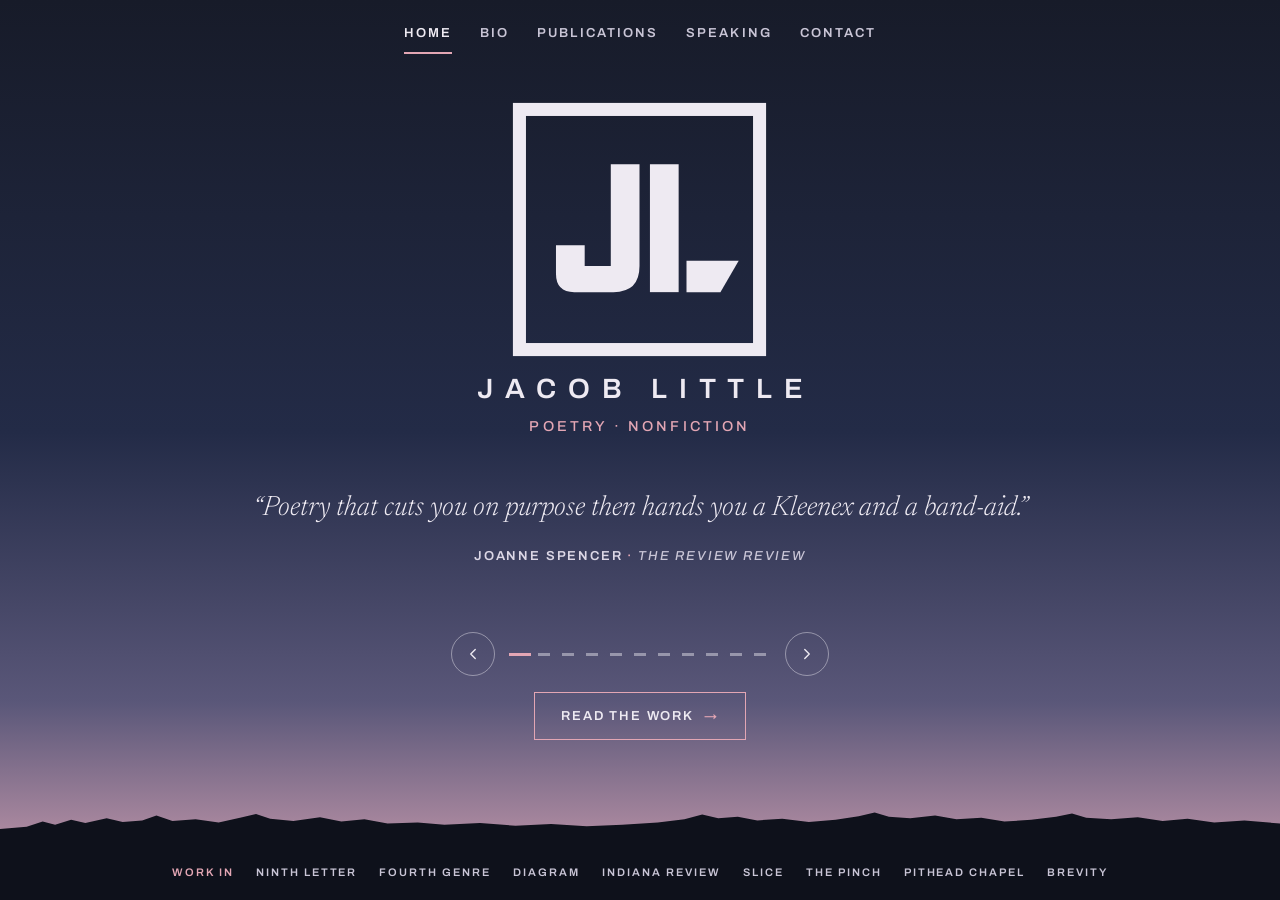
==== commit bdd83a16: "Remove two review highlights Co-Authored-By: Claude Opus 5.5 <noreply@anthropic.com> Claude-Session:" ====
--- a/index.html
+++ b/index.html
@@ -33,7 +33,7 @@
     <p class="home-kicker label">Poetry · Nonfiction</p>
   </div>
   <section class="carousel" data-carousel aria-roledescription="carousel" aria-label="What readers say">
-    <ul class="quotes" data-quotes aria-live="polite"><li><blockquote>“Poetry that cuts you on purpose then hands you a Kleenex and a band‑aid.”</blockquote><p class="who">Joanne Spencer <span class="dot" aria-hidden="true">·</span> <span class="cred"><i>The Review Review</i></span></p></li><li><blockquote class="short">“This is wonderfully atmospheric work, strangely incantatory, and observant.”</blockquote><blockquote class="long" id="full-1" hidden>“‘Another Night Shift at the Circle K’ brilliantly (and never coyly) lyricizes the seemingly mundane. As such—as is sometimes the case with our best meditative essayists—objects such as a milk cooler, a pretzel bag, a gas pump are given their due, and, in turn, gather an almost unbearable fragility, a solemn electricity. In this world, these objects are charged with containing so many unspoken narrative sadnesses and disappointments, and moths, and beetles, and all these objects can do is appropriately sweat or crackle or stand silent and dumbstruck—as so many of us do alongside them—with the strain. This is wonderfully atmospheric work, strangely incantatory, and observant. It’s ambitious too, and dares to implicitly comment on a sliver of the human condition, as filtered through such loving treatment of quotidian stimuli. Much of it reads as if Dillard rewrote Updike’s ‘A&amp;P.’”</blockquote><p class="who">Matthew Gavin Frank <span class="dot" aria-hidden="true">·</span> <span class="cred short">Author of <i>Flight of the Diamond Smugglers</i></span><span class="cred long" hidden>Author of <i>Flight of the Diamond Smugglers</i>, <i>The Mad Feast</i>, <i>Preparing the Ghost</i>, and more</span></p><button class="more" type="button" aria-expanded="false" aria-controls="full-1" data-more>Full review</button></li><li><blockquote class="short">“‘Pleasure’ makes your teeth hurt.”</blockquote><blockquote class="long" id="full-2" hidden>“‘Pleasure’ makes your teeth hurt. Its best quality is the way it keeps you reading, drawn forward toward the ending by a steady stream of stories. Mixed with history and science, peppered with factoids, laced with Biblical verse, ‘Pleasure’ keeps you alert, wondering at the connections, trying to make sense even as [Little] tries to make sense. In this way, ‘Pleasure’ involves you in its creation—not content to be simply evidence of a writer working alone, unaware of his audience, ‘Pleasure’ glances at its writer before turning toward us to ask, have you ever hurt like this? Again and again and again.”</blockquote><p class="who">Paul Bogard <span class="dot" aria-hidden="true">·</span> <span class="cred short">Author of <i>The End of Night</i></span><span class="cred long" hidden>Author of <i>The End of Night: Searching for Natural Darkness in an Age of Artificial Light</i></span></p><button class="more" type="button" aria-expanded="false" aria-controls="full-2" data-more>Full review</button></li><li><blockquote>“Bruising, vicious, and electric, ‘Ask Me About Love’ is a poem that refuses to look away.”</blockquote><p class="who">Rachel Rinehart <span class="dot" aria-hidden="true">·</span> <span class="cred">Levine Poetry Prize Winner</span></p></li><li><blockquote class="short">“[Q]uiet in the way of Cathedrals on a New York City afternoon.”</blockquote><blockquote class="long" id="full-4" hidden>“This essay is quiet in the way of Cathedrals on a New York City afternoon—[Little’s] voice a low hum in the reader’s ears, giving the sense not of inner peace so much as relative respite from the chaos and noise and bustle outside the essay… [Little’s] reflective consideration of his time at Circle K proves the rule that an essay can, and perhaps should, find the deepest human truths within the most mundane of human experiences.”</blockquote><p class="who">Joey Franklin <span class="dot" aria-hidden="true">·</span> <span class="cred short">Author of <i>My Wife Wants You to Know I’m Happily Married</i></span><span class="cred long" hidden>Author of <i>My Wife Wants You to Know I’m Happily Married</i></span></p><button class="more" type="button" aria-expanded="false" aria-controls="full-4" data-more>Full review</button></li><li><blockquote class="short longish">“…objects such as a milk cooler, a pretzel bag, a gas pump are given their due, and, in turn, gather an almost unbearable fragility, a solemn electricity.”</blockquote><blockquote class="long" id="full-5" hidden>“‘Another Night Shift at the Circle K’ brilliantly (and never coyly) lyricizes the seemingly mundane. As such—as is sometimes the case with our best meditative essayists—objects such as a milk cooler, a pretzel bag, a gas pump are given their due, and, in turn, gather an almost unbearable fragility, a solemn electricity. In this world, these objects are charged with containing so many unspoken narrative sadnesses and disappointments, and moths, and beetles, and all these objects can do is appropriately sweat or crackle or stand silent and dumbstruck—as so many of us do alongside them—with the strain. This is wonderfully atmospheric work, strangely incantatory, and observant. It’s ambitious too, and dares to implicitly comment on a sliver of the human condition, as filtered through such loving treatment of quotidian stimuli. Much of it reads as if Dillard rewrote Updike’s ‘A&amp;P.’”</blockquote><p class="who">Matthew Gavin Frank <span class="dot" aria-hidden="true">·</span> <span class="cred short">Author of <i>Flight of the Diamond Smugglers</i></span><span class="cred long" hidden>Author of <i>Flight of the Diamond Smugglers</i>, <i>The Mad Feast</i>, <i>Preparing the Ghost</i>, and more</span></p><button class="more" type="button" aria-expanded="false" aria-controls="full-5" data-more>Full review</button></li><li><blockquote>“I read ‘The Collective’ by Jacob Little in the new <i>Pithead Chapel</i> and then I read it again. Crusher.”</blockquote><p class="who">Meredith Alling <span class="dot" aria-hidden="true">·</span> <span class="cred">Author of <i>Sing the Song</i></span></p></li><li><blockquote class="short longish">“‘Pleasure’ glances at its writer before turning toward us to ask, have you ever hurt like this? Again and again and again.”</blockquote><blockquote class="long" id="full-7" hidden>“‘Pleasure’ makes your teeth hurt. Its best quality is the way it keeps you reading, drawn forward toward the ending by a steady stream of stories. Mixed with history and science, peppered with factoids, laced with Biblical verse, ‘Pleasure’ keeps you alert, wondering at the connections, trying to make sense even as [Little] tries to make sense. In this way, ‘Pleasure’ involves you in its creation—not content to be simply evidence of a writer working alone, unaware of his audience, ‘Pleasure’ glances at its writer before turning toward us to ask, have you ever hurt like this? Again and again and again.”</blockquote><p class="who">Paul Bogard <span class="dot" aria-hidden="true">·</span> <span class="cred short">Author of <i>The End of Night</i></span><span class="cred long" hidden>Author of <i>The End of Night: Searching for Natural Darkness in an Age of Artificial Light</i></span></p><button class="more" type="button" aria-expanded="false" aria-controls="full-7" data-more>Full review</button></li><li><blockquote>“[Little’s] work shows a sharp eye for the telling detail, for the meaningful nuance that evokes and haunts.”</blockquote><p class="who">Cathy Day <span class="dot" aria-hidden="true">·</span> <span class="cred">Author of <i>The Circus in Winter</i></span></p></li><li><blockquote class="short longish">“…[Little’s] voice a low hum in the reader’s ears, giving the sense not of inner peace so much as relative respite from the chaos and noise and bustle outside the essay.”</blockquote><blockquote class="long" id="full-9" hidden>“This essay is quiet in the way of Cathedrals on a New York City afternoon—[Little’s] voice a low hum in the reader’s ears, giving the sense not of inner peace so much as relative respite from the chaos and noise and bustle outside the essay… [Little’s] reflective consideration of his time at Circle K proves the rule that an essay can, and perhaps should, find the deepest human truths within the most mundane of human experiences.”</blockquote><p class="who">Joey Franklin <span class="dot" aria-hidden="true">·</span> <span class="cred short">Author of <i>My Wife Wants You to Know I’m Happily Married</i></span><span class="cred long" hidden>Author of <i>My Wife Wants You to Know I’m Happily Married</i></span></p><button class="more" type="button" aria-expanded="false" aria-controls="full-9" data-more>Full review</button></li><li><blockquote class="short longish">“…all these objects can do is appropriately sweat or crackle or stand silent and dumbstruck—as so many of us do alongside them—with the strain.”</blockquote><blockquote class="long" id="full-10" hidden>“‘Another Night Shift at the Circle K’ brilliantly (and never coyly) lyricizes the seemingly mundane. As such—as is sometimes the case with our best meditative essayists—objects such as a milk cooler, a pretzel bag, a gas pump are given their due, and, in turn, gather an almost unbearable fragility, a solemn electricity. In this world, these objects are charged with containing so many unspoken narrative sadnesses and disappointments, and moths, and beetles, and all these objects can do is appropriately sweat or crackle or stand silent and dumbstruck—as so many of us do alongside them—with the strain. This is wonderfully atmospheric work, strangely incantatory, and observant. It’s ambitious too, and dares to implicitly comment on a sliver of the human condition, as filtered through such loving treatment of quotidian stimuli. Much of it reads as if Dillard rewrote Updike’s ‘A&amp;P.’”</blockquote><p class="who">Matthew Gavin Frank <span class="dot" aria-hidden="true">·</span> <span class="cred short">Author of <i>Flight of the Diamond Smugglers</i></span><span class="cred long" hidden>Author of <i>Flight of the Diamond Smugglers</i>, <i>The Mad Feast</i>, <i>Preparing the Ghost</i>, and more</span></p><button class="more" type="button" aria-expanded="false" aria-controls="full-10" data-more>Full review</button></li><li><blockquote class="short longish">“[Little’s] reflective consideration of his time at Circle K proves the rule that an essay can, and perhaps should, find the deepest human truths within the most mundane of human experiences.”</blockquote><blockquote class="long" id="full-11" hidden>“This essay is quiet in the way of Cathedrals on a New York City afternoon—[Little’s] voice a low hum in the reader’s ears, giving the sense not of inner peace so much as relative respite from the chaos and noise and bustle outside the essay… [Little’s] reflective consideration of his time at Circle K proves the rule that an essay can, and perhaps should, find the deepest human truths within the most mundane of human experiences.”</blockquote><p class="who">Joey Franklin <span class="dot" aria-hidden="true">·</span> <span class="cred short">Author of <i>My Wife Wants You to Know I’m Happily Married</i></span><span class="cred long" hidden>Author of <i>My Wife Wants You to Know I’m Happily Married</i></span></p><button class="more" type="button" aria-expanded="false" aria-controls="full-11" data-more>Full review</button></li><li><blockquote class="short">“Brilliantly (and never coyly) lyricizes the seemingly mundane… [R]eads as if Dillard rewrote Updike’s ‘A&amp;P.’”</blockquote><blockquote class="long" id="full-12" hidden>“‘Another Night Shift at the Circle K’ brilliantly (and never coyly) lyricizes the seemingly mundane. As such—as is sometimes the case with our best meditative essayists—objects such as a milk cooler, a pretzel bag, a gas pump are given their due, and, in turn, gather an almost unbearable fragility, a solemn electricity. In this world, these objects are charged with containing so many unspoken narrative sadnesses and disappointments, and moths, and beetles, and all these objects can do is appropriately sweat or crackle or stand silent and dumbstruck—as so many of us do alongside them—with the strain. This is wonderfully atmospheric work, strangely incantatory, and observant. It’s ambitious too, and dares to implicitly comment on a sliver of the human condition, as filtered through such loving treatment of quotidian stimuli. Much of it reads as if Dillard rewrote Updike’s ‘A&amp;P.’”</blockquote><p class="who">Matthew Gavin Frank <span class="dot" aria-hidden="true">·</span> <span class="cred short">Author of <i>Flight of the Diamond Smugglers</i></span><span class="cred long" hidden>Author of <i>Flight of the Diamond Smugglers</i>, <i>The Mad Feast</i>, <i>Preparing the Ghost</i>, and more</span></p><button class="more" type="button" aria-expanded="false" aria-controls="full-12" data-more>Full review</button></li></ul>
+    <ul class="quotes" data-quotes aria-live="polite"><li><blockquote>“Poetry that cuts you on purpose then hands you a Kleenex and a band‑aid.”</blockquote><p class="who">Joanne Spencer <span class="dot" aria-hidden="true">·</span> <span class="cred"><i>The Review Review</i></span></p></li><li><blockquote class="short">“[W]onderfully atmospheric work, strangely incantatory, and observant.”</blockquote><blockquote class="long" id="full-1" hidden>“‘Another Night Shift at the Circle K’ brilliantly (and never coyly) lyricizes the seemingly mundane. As such—as is sometimes the case with our best meditative essayists—objects such as a milk cooler, a pretzel bag, a gas pump are given their due, and, in turn, gather an almost unbearable fragility, a solemn electricity. In this world, these objects are charged with containing so many unspoken narrative sadnesses and disappointments, and moths, and beetles, and all these objects can do is appropriately sweat or crackle or stand silent and dumbstruck—as so many of us do alongside them—with the strain. This is wonderfully atmospheric work, strangely incantatory, and observant. It’s ambitious too, and dares to implicitly comment on a sliver of the human condition, as filtered through such loving treatment of quotidian stimuli. Much of it reads as if Dillard rewrote Updike’s ‘A&amp;P.’”</blockquote><p class="who">Matthew Gavin Frank <span class="dot" aria-hidden="true">·</span> <span class="cred short">Author of <i>Flight of the Diamond Smugglers</i></span><span class="cred long" hidden>Author of <i>Flight of the Diamond Smugglers</i>, <i>The Mad Feast</i>, <i>Preparing the Ghost</i>, and more</span></p><button class="more" type="button" aria-expanded="false" aria-controls="full-1" data-more>Full review</button></li><li><blockquote class="short">“‘Pleasure’ makes your teeth hurt.”</blockquote><blockquote class="long" id="full-2" hidden>“‘Pleasure’ makes your teeth hurt. Its best quality is the way it keeps you reading, drawn forward toward the ending by a steady stream of stories. Mixed with history and science, peppered with factoids, laced with Biblical verse, ‘Pleasure’ keeps you alert, wondering at the connections, trying to make sense even as [Little] tries to make sense. In this way, ‘Pleasure’ involves you in its creation—not content to be simply evidence of a writer working alone, unaware of his audience, ‘Pleasure’ glances at its writer before turning toward us to ask, have you ever hurt like this? Again and again and again.”</blockquote><p class="who">Paul Bogard <span class="dot" aria-hidden="true">·</span> <span class="cred short">Author of <i>The End of Night</i></span><span class="cred long" hidden>Author of <i>The End of Night: Searching for Natural Darkness in an Age of Artificial Light</i></span></p><button class="more" type="button" aria-expanded="false" aria-controls="full-2" data-more>Full review</button></li><li><blockquote>“Bruising, vicious, and electric, ‘Ask Me About Love’ is a poem that refuses to look away.”</blockquote><p class="who">Rachel Rinehart <span class="dot" aria-hidden="true">·</span> <span class="cred">Levine Poetry Prize Winner</span></p></li><li><blockquote class="short">“[Q]uiet in the way of Cathedrals on a New York City afternoon.”</blockquote><blockquote class="long" id="full-4" hidden>“This essay is quiet in the way of Cathedrals on a New York City afternoon—[Little’s] voice a low hum in the reader’s ears, giving the sense not of inner peace so much as relative respite from the chaos and noise and bustle outside the essay… [Little’s] reflective consideration of his time at Circle K proves the rule that an essay can, and perhaps should, find the deepest human truths within the most mundane of human experiences.”</blockquote><p class="who">Joey Franklin <span class="dot" aria-hidden="true">·</span> <span class="cred short">Author of <i>My Wife Wants You to Know I’m Happily Married</i></span><span class="cred long" hidden>Author of <i>My Wife Wants You to Know I’m Happily Married</i></span></p><button class="more" type="button" aria-expanded="false" aria-controls="full-4" data-more>Full review</button></li><li><blockquote class="short">“[A] milk cooler, a pretzel bag, a gas pump… gather an almost unbearable fragility, a solemn electricity.”</blockquote><blockquote class="long" id="full-5" hidden>“‘Another Night Shift at the Circle K’ brilliantly (and never coyly) lyricizes the seemingly mundane. As such—as is sometimes the case with our best meditative essayists—objects such as a milk cooler, a pretzel bag, a gas pump are given their due, and, in turn, gather an almost unbearable fragility, a solemn electricity. In this world, these objects are charged with containing so many unspoken narrative sadnesses and disappointments, and moths, and beetles, and all these objects can do is appropriately sweat or crackle or stand silent and dumbstruck—as so many of us do alongside them—with the strain. This is wonderfully atmospheric work, strangely incantatory, and observant. It’s ambitious too, and dares to implicitly comment on a sliver of the human condition, as filtered through such loving treatment of quotidian stimuli. Much of it reads as if Dillard rewrote Updike’s ‘A&amp;P.’”</blockquote><p class="who">Matthew Gavin Frank <span class="dot" aria-hidden="true">·</span> <span class="cred short">Author of <i>Flight of the Diamond Smugglers</i></span><span class="cred long" hidden>Author of <i>Flight of the Diamond Smugglers</i>, <i>The Mad Feast</i>, <i>Preparing the Ghost</i>, and more</span></p><button class="more" type="button" aria-expanded="false" aria-controls="full-5" data-more>Full review</button></li><li><blockquote>“I read ‘The Collective’ by Jacob Little in the new <i>Pithead Chapel</i> and then I read it again. Crusher.”</blockquote><p class="who">Meredith Alling <span class="dot" aria-hidden="true">·</span> <span class="cred">Author of <i>Sing the Song</i></span></p></li><li><blockquote class="short">“[G]lances at its writer before turning toward us to ask, have you ever hurt like this? Again and again and again.”</blockquote><blockquote class="long" id="full-7" hidden>“‘Pleasure’ makes your teeth hurt. Its best quality is the way it keeps you reading, drawn forward toward the ending by a steady stream of stories. Mixed with history and science, peppered with factoids, laced with Biblical verse, ‘Pleasure’ keeps you alert, wondering at the connections, trying to make sense even as [Little] tries to make sense. In this way, ‘Pleasure’ involves you in its creation—not content to be simply evidence of a writer working alone, unaware of his audience, ‘Pleasure’ glances at its writer before turning toward us to ask, have you ever hurt like this? Again and again and again.”</blockquote><p class="who">Paul Bogard <span class="dot" aria-hidden="true">·</span> <span class="cred short">Author of <i>The End of Night</i></span><span class="cred long" hidden>Author of <i>The End of Night: Searching for Natural Darkness in an Age of Artificial Light</i></span></p><button class="more" type="button" aria-expanded="false" aria-controls="full-7" data-more>Full review</button></li><li><blockquote>“[A] sharp eye for the telling detail, for the meaningful nuance that evokes and haunts.”</blockquote><p class="who">Cathy Day <span class="dot" aria-hidden="true">·</span> <span class="cred">Author of <i>The Circus in Winter</i></span></p></li><li><blockquote class="short">“[G]iving the sense not of inner peace so much as relative respite from the chaos and noise and bustle outside.”</blockquote><blockquote class="long" id="full-9" hidden>“This essay is quiet in the way of Cathedrals on a New York City afternoon—[Little’s] voice a low hum in the reader’s ears, giving the sense not of inner peace so much as relative respite from the chaos and noise and bustle outside the essay… [Little’s] reflective consideration of his time at Circle K proves the rule that an essay can, and perhaps should, find the deepest human truths within the most mundane of human experiences.”</blockquote><p class="who">Joey Franklin <span class="dot" aria-hidden="true">·</span> <span class="cred short">Author of <i>My Wife Wants You to Know I’m Happily Married</i></span><span class="cred long" hidden>Author of <i>My Wife Wants You to Know I’m Happily Married</i></span></p><button class="more" type="button" aria-expanded="false" aria-controls="full-9" data-more>Full review</button></li><li><blockquote class="short">“[R]eads as if Dillard rewrote Updike’s ‘A&amp;P.’”</blockquote><blockquote class="long" id="full-10" hidden>“‘Another Night Shift at the Circle K’ brilliantly (and never coyly) lyricizes the seemingly mundane. As such—as is sometimes the case with our best meditative essayists—objects such as a milk cooler, a pretzel bag, a gas pump are given their due, and, in turn, gather an almost unbearable fragility, a solemn electricity. In this world, these objects are charged with containing so many unspoken narrative sadnesses and disappointments, and moths, and beetles, and all these objects can do is appropriately sweat or crackle or stand silent and dumbstruck—as so many of us do alongside them—with the strain. This is wonderfully atmospheric work, strangely incantatory, and observant. It’s ambitious too, and dares to implicitly comment on a sliver of the human condition, as filtered through such loving treatment of quotidian stimuli. Much of it reads as if Dillard rewrote Updike’s ‘A&amp;P.’”</blockquote><p class="who">Matthew Gavin Frank <span class="dot" aria-hidden="true">·</span> <span class="cred short">Author of <i>Flight of the Diamond Smugglers</i></span><span class="cred long" hidden>Author of <i>Flight of the Diamond Smugglers</i>, <i>The Mad Feast</i>, <i>Preparing the Ghost</i>, and more</span></p><button class="more" type="button" aria-expanded="false" aria-controls="full-10" data-more>Full review</button></li></ul>
   </section>
   <div class="carousel-controls">
     <button class="round-btn" type="button" data-prev aria-label="Previous review"><svg viewBox="0 0 24 24" width="18" height="18" fill="none" stroke="currentColor" stroke-width="1.8" stroke-linecap="round" stroke-linejoin="round" aria-hidden="true"><path d="M15 6l-6 6 6 6"></path></svg></button>
